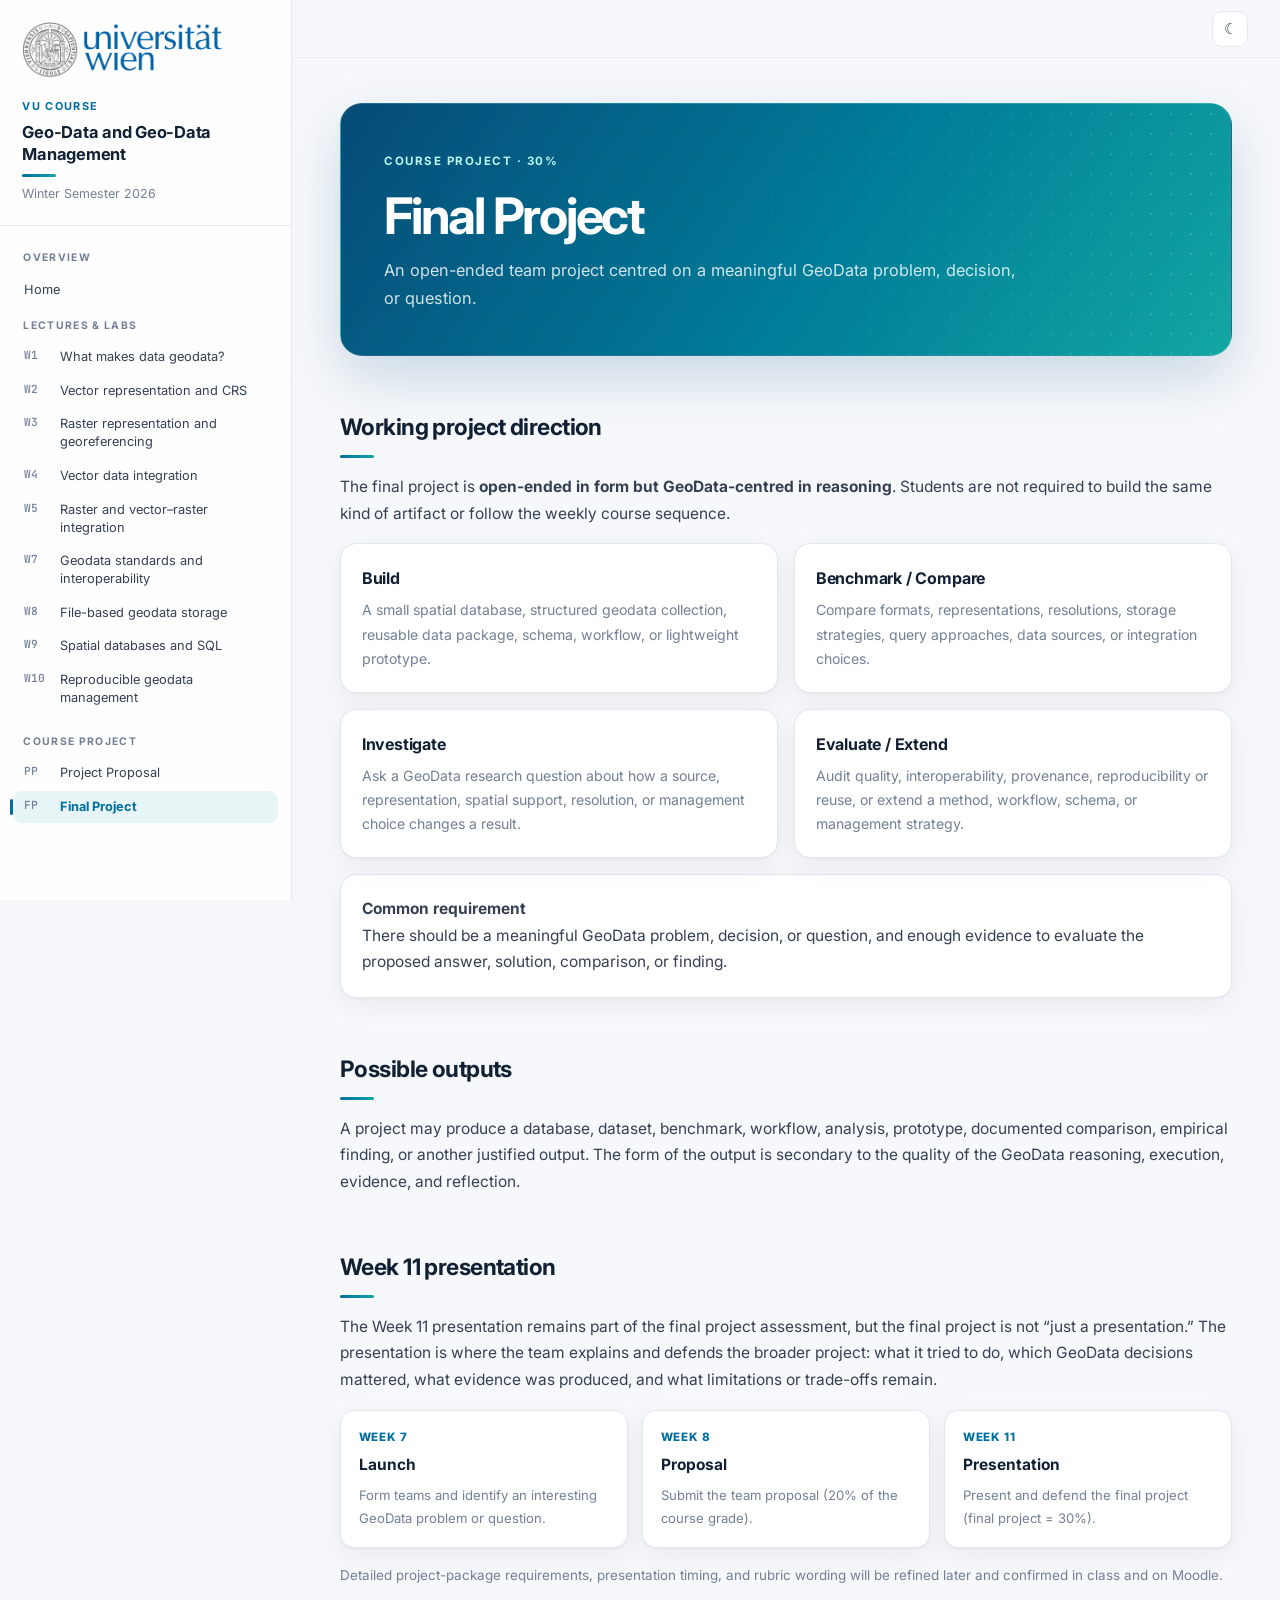
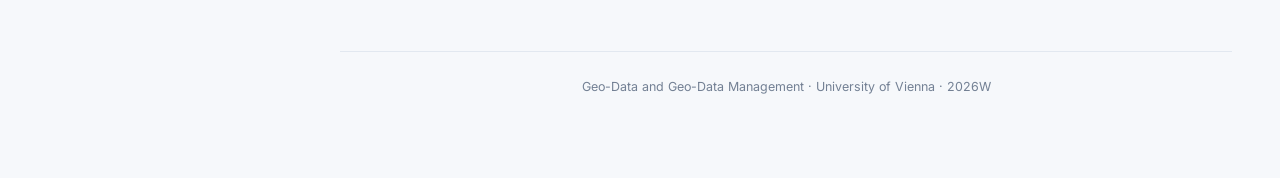
==== final-project.html @ aa5b31cc "Sync GeoData course website from Drive and align with GIR layout" ====
<!doctype html><html lang="en"><head><meta charset="utf-8"><meta name="viewport" content="width=device-width,initial-scale=1"><meta name="description" content="Final Project · Geo-Data and Geo-Data Management · University of Vienna"><title>Final Project · Geo-Data 2026W</title><link rel="stylesheet" href="style.css"></head><body data-page="final-project"><aside class="sidebar" id="sidebar"><div class="sidebar-header"><img src="img/uni_logo.png" alt="University of Vienna" class="sidebar-logo"><div class="eyebrow">VU Course</div><h2>Geo-Data and Geo-Data Management</h2><div class="semester">Winter Semester 2026</div></div><nav><div class="nav-title">Overview</div><a class="nav-home" href="index.html">Home</a><div class="nav-title">Lectures &amp; Labs</div><div class="week-nav" id="weekNav"></div></nav></aside><div class="backdrop" id="backdrop"></div><main class="main"><div class="topbar"><button class="icon-btn menu-toggle" id="menuToggle">☰</button><button class="icon-btn" id="themeToggle">☾</button></div><div class="content"><header class="hero"><div class="eyebrow">Course Project · 30%</div><h1>Final Project</h1><p>An open-ended team project centred on a meaningful GeoData problem, decision, or question.</p></header><h2>Working project direction</h2><p>The final project is <strong>open-ended in form but GeoData-centred in reasoning</strong>. Students are not required to build the same kind of artifact or follow the weekly course sequence.</p><div class="card-grid"><article class="card"><h3>Build</h3><p>A small spatial database, structured geodata collection, reusable data package, schema, workflow, or lightweight prototype.</p></article><article class="card"><h3>Benchmark / Compare</h3><p>Compare formats, representations, resolutions, storage strategies, query approaches, data sources, or integration choices.</p></article><article class="card"><h3>Investigate</h3><p>Ask a GeoData research question about how a source, representation, spatial support, resolution, or management choice changes a result.</p></article><article class="card"><h3>Evaluate / Extend</h3><p>Audit quality, interoperability, provenance, reproducibility or reuse, or extend a method, workflow, schema, or management strategy.</p></article></div><div class="callout"><strong>Common requirement</strong><br>There should be a meaningful GeoData problem, decision, or question, and enough evidence to evaluate the proposed answer, solution, comparison, or finding.</div><h2>Possible outputs</h2><p>A project may produce a database, dataset, benchmark, workflow, analysis, prototype, documented comparison, empirical finding, or another justified output. The form of the output is secondary to the quality of the GeoData reasoning, execution, evidence, and reflection.</p><h2>Week 11 presentation</h2><p>The Week 11 presentation remains part of the final project assessment, but the final project is not “just a presentation.” The presentation is where the team explains and defends the broader project: what it tried to do, which GeoData decisions mattered, what evidence was produced, and what limitations or trade-offs remain.</p><div class="final-project-timeline"><div class="timeline-card"><span>Week 7</span><strong>Launch</strong><p>Form teams and identify an interesting GeoData problem or question.</p></div><div class="timeline-card"><span>Week 8</span><strong>Proposal</strong><p>Submit the team proposal (20% of the course grade).</p></div><div class="timeline-card"><span>Week 11</span><strong>Presentation</strong><p>Present and defend the final project (final project = 30%).</p></div></div><p class="muted">Detailed project-package requirements, presentation timing, and rubric wording will be refined later and confirmed in class and on Moodle.</p><footer class="footer">Geo-Data and Geo-Data Management · University of Vienna · 2026W</footer></div></main><script src="script.js"></script></body></html>
---- style.css ----
@import url('https://fonts.googleapis.com/css2?family=Inter:wght@400;500;600;700&family=JetBrains+Mono:wght@400;500&display=swap');
*,*::before,*::after{box-sizing:border-box}:root{--bg:#f6f8fb;--surface:#fff;--panel:#f1f5f9;--text:#354052;--muted:#738094;--heading:#112033;--border:#e2e8f0;--accent:#006f9e;--accent2:#16a3a7;--soft:#e7f5f7;--sidebar:292px;--shadow:0 1px 2px rgba(15,23,42,.04),0 8px 28px rgba(15,23,42,.06);--radius:16px}
[data-theme="dark"]{--bg:#09111f;--surface:#0f1b2d;--panel:#121f33;--text:#cbd5e1;--muted:#94a3b8;--heading:#f8fafc;--border:#263449;--accent:#67b7e3;--accent2:#45d2dd;--soft:#12314a;--shadow:0 1px 3px rgba(0,0,0,.35)}
html{scroll-behavior:smooth}body{margin:0;min-height:100vh;background:var(--bg);color:var(--text);font:15.5px/1.72 Inter,system-ui,sans-serif;-webkit-font-smoothing:antialiased}a{color:var(--accent);text-decoration:none}a:hover{text-decoration:underline}p{margin:0 0 1rem}ul,ol{padding-left:1.35rem}li{margin:.25rem 0}code{padding:.15rem .4rem;border-radius:5px;background:var(--panel);font-family:'JetBrains Mono',monospace;font-size:.86em}
.sidebar{position:fixed;inset:0 auto 0 0;z-index:20;width:var(--sidebar);overflow-y:auto;padding:1.4rem 0;background:color-mix(in srgb,var(--surface) 94%,var(--soft));border-right:1px solid var(--border);transition:transform .25s ease}.sidebar-header{padding:0 1.4rem 1.3rem;border-bottom:1px solid var(--border)}.sidebar-logo{display:block;max-width:200px;max-height:60px;object-fit:contain;margin-bottom:1.15rem}.eyebrow{color:var(--accent);font-size:.68rem;font-weight:700;letter-spacing:.12em;text-transform:uppercase}.sidebar h2{margin:.35rem 0;color:var(--heading);font-size:1.03rem;line-height:1.35;letter-spacing:-.015em}.semester{color:var(--muted);font-size:.78rem}nav{padding:.9rem .8rem}.nav-title{padding:.55rem .65rem .3rem;color:var(--muted);font-size:.65rem;font-weight:700;letter-spacing:.13em;text-transform:uppercase}.nav-home,.week-nav a{position:relative;display:flex;gap:.55rem;margin:2px 0;padding:.43rem .72rem;border-radius:9px;color:var(--text);font-size:.8rem;line-height:1.4;transition:.18s}.week-nav a span{min-width:1.7rem;color:var(--muted);font:500 .7rem 'JetBrains Mono',monospace}.nav-home:hover,.week-nav a:hover{background:var(--panel);text-decoration:none;transform:translateX(2px)}.nav-home.active,.week-nav a.active{background:var(--soft);color:var(--accent);font-weight:700}.nav-home.active::before,.week-nav a.active::before{position:absolute;left:-3px;top:25%;width:3px;height:50%;border-radius:2px;background:var(--accent);content:''}
.main{min-width:0;margin-left:var(--sidebar)}.topbar{position:sticky;top:0;z-index:10;display:flex;align-items:center;justify-content:flex-end;gap:.6rem;height:58px;padding:.55rem 2rem;border-bottom:1px solid color-mix(in srgb,var(--border) 75%,transparent);background:color-mix(in srgb,var(--bg) 82%,transparent);backdrop-filter:blur(16px)}.topbar-label{margin-right:auto;color:var(--muted);font-size:.76rem;font-weight:650;letter-spacing:.04em}.icon-btn{display:grid;min-width:36px;height:36px;place-items:center;padding:0 .65rem;border:1px solid var(--border);border-radius:10px;background:var(--surface);color:var(--text);cursor:pointer;font-size:.95rem;transition:.18s}.icon-btn:hover{transform:translateY(-1px);border-color:var(--accent)}.menu-toggle{display:none}.content{max-width:1000px;margin:0 auto;padding:2.8rem 3rem 5rem}
.hero{position:relative;overflow:hidden;padding:2.7rem;margin-bottom:1.3rem;border:1px solid rgba(255,255,255,.12);border-radius:22px;background:linear-gradient(125deg,#064b78 0%,#007f99 58%,#13a6a2 100%);box-shadow:0 22px 55px rgba(0,79,120,.18);color:#fff}.hero::after{position:absolute;inset:0;background-image:radial-gradient(rgba(255,255,255,.15) 1px,transparent 1px);background-size:20px 20px;mask-image:linear-gradient(to left,#000,transparent 65%);content:'';pointer-events:none}.hero-copy{position:relative;z-index:2;width:min(640px,73%)}.hero-eyebrow,.hero .eyebrow{display:inline-block;margin-bottom:1.1rem;color:#baf6ef;font-size:.72rem;font-weight:700;letter-spacing:.13em;text-transform:uppercase}.hero h1{position:relative;z-index:2;margin:0 0 .75rem;color:#fff;font-size:clamp(2rem,4.2vw,3.15rem);line-height:1.08;letter-spacing:-.045em}.hero p{position:relative;z-index:2;max-width:650px;margin:0;color:rgba(255,255,255,.82);font-size:1.02rem}.hero-actions{display:flex;flex-wrap:wrap;gap:.7rem;margin-top:1.6rem}.button{display:inline-flex;padding:.62rem .95rem;border:1px solid transparent;border-radius:10px;font-size:.8rem;font-weight:700;transition:.18s}.button:hover{transform:translateY(-1px);text-decoration:none}.button-light{background:#fff;color:#075477;box-shadow:0 8px 20px rgba(0,0,0,.1)}.button-ghost{border-color:rgba(255,255,255,.3);color:#fff;background:rgba(255,255,255,.08)}
.hero-visual{position:absolute;z-index:1;right:3rem;top:50%;width:180px;height:180px;transform:translateY(-50%)}.data-layer{position:absolute;width:90px;height:56px;border:2px solid rgba(255,255,255,.65);border-radius:12px;transform:skewY(-12deg) rotate(-2deg)}.layer-one{left:38px;top:22px;background:rgba(255,255,255,.08)}.layer-two{left:28px;top:60px;background:rgba(186,246,239,.12)}.layer-three{left:18px;top:98px;background:rgba(255,255,255,.08)}.data-node{position:absolute;width:10px;height:10px;border:3px solid #baf6ef;border-radius:50%;background:#087f93}.node-one{left:58px;top:46px}.node-two{right:39px;top:82px}.node-three{left:43px;bottom:23px}
h2{margin:3.2rem 0 1rem;padding:0;color:var(--heading);font-size:1.42rem;letter-spacing:-.025em}h2::after{display:block;width:34px;height:3px;margin-top:.55rem;border-radius:3px;background:linear-gradient(90deg,var(--accent),var(--accent2));content:''}h3{margin:0 0 .35rem;color:var(--heading);font-size:1rem;letter-spacing:-.012em}.quick-facts{display:grid;grid-template-columns:repeat(4,1fr);gap:.75rem;margin:1rem 0 2rem}.fact{padding:.9rem 1rem;border:1px solid var(--border);border-radius:12px;background:var(--surface);box-shadow:0 1px 2px rgba(15,23,42,.03)}.fact strong{display:block;color:var(--heading);font-size:.75rem;letter-spacing:.05em;text-transform:uppercase}.fact span{font-size:.88rem}
.card-grid{display:grid;grid-template-columns:repeat(2,minmax(0,1fr));gap:1rem;margin:1rem 0}.card,.instructor-card,.meta-card,.callout{padding:1.3rem;border:1px solid var(--border);border-radius:var(--radius);background:var(--surface);box-shadow:var(--shadow)}.card{transition:.2s}.card:hover{transform:translateY(-2px);border-color:color-mix(in srgb,var(--accent) 35%,var(--border));box-shadow:0 14px 34px rgba(15,23,42,.09)}.card p,.instructor-card p{margin:0;color:var(--muted);font-size:.88rem}.instructor-card{display:flex;align-items:center;gap:1.2rem}.instructor-card img{width:86px;height:86px;border-radius:50%;object-fit:cover;border:3px solid var(--soft)}
.schedule-wrap{overflow-x:auto;border:1px solid var(--border);border-radius:var(--radius);background:var(--surface);box-shadow:var(--shadow)}table{width:100%;border-collapse:collapse;font-size:.86rem}th,td{padding:.72rem .8rem;border-bottom:1px solid var(--border);text-align:left;vertical-align:top}th{background:var(--panel);color:var(--heading);font-size:.7rem;letter-spacing:.06em;text-transform:uppercase}tbody tr:not(.phase){transition:background .16s}tbody tr:not(.phase):hover{background:color-mix(in srgb,var(--soft) 40%,var(--surface))}.phase td{background:var(--soft);color:var(--accent);font-size:.73rem;font-weight:700;letter-spacing:.06em;text-transform:uppercase}.tag{display:inline-block;padding:.18rem .55rem;border-radius:999px;background:var(--soft);color:var(--accent);font-size:.7rem;font-weight:700}.exam-phase td{border-bottom:1px solid #d7d4ee;background:#f0eff9;color:#55518a}.exam-row{background:color-mix(in srgb,#f7f6fc 90%,var(--surface));box-shadow:inset 0 1px 0 #ebe9f7,inset 0 -1px 0 #ebe9f7}.exam-row td:first-child{border-left:5px solid #6b68a6;color:#55518a;font-weight:800}.exam-row td{padding-top:.9rem;padding-bottom:.9rem;border-bottom-color:#dddaf0}.exam-row a strong{color:#504d83;font-size:.92rem}.tag-exam{border:1px solid #ccc8e8;background:#e7e5f5;color:#504d83;letter-spacing:.06em;text-transform:uppercase}
.grading-bar{display:flex;height:14px;margin:1.2rem 0 1rem;overflow:hidden;border:3px solid var(--surface);border-radius:999px;background:var(--panel);box-shadow:0 2px 10px rgba(15,23,42,.1)}.grading-bar span{height:100%}.bar-participation{width:10%;background:#38a88b}.bar-project{width:20%;background:#76b9d3}.bar-midterm{width:40%;background:#347fa5}.bar-final{width:30%;background:#205477}.assessment-grid{display:grid;grid-template-columns:repeat(4,1fr);gap:.75rem;margin-bottom:2rem}.grade-card{position:relative;overflow:hidden;min-height:132px;padding:1.05rem;border:1px solid var(--border);border-radius:13px;background:var(--surface);box-shadow:var(--shadow)}.grade-card::before{position:absolute;inset:0 0 auto;height:4px;content:''}.grade-label{display:block;margin:.15rem 0 .35rem;color:var(--heading);font-size:.78rem;font-weight:700}.grade-card strong{display:block;margin-bottom:.25rem;font-size:1.55rem}.grade-card p{margin:0;color:var(--muted);font-size:.76rem;line-height:1.45}.participation-card::before{background:#38a88b}.participation-card strong{color:#28856f}.project-card::before{background:#76b9d3}.project-card strong{color:#3d8fac}.midterm-card::before{background:#347fa5}.midterm-card strong{color:#347fa5}.final-card::before{background:#205477}.final-card strong{color:#205477}.grading-note,.muted{color:var(--muted);font-size:.84rem}
.tool-grid{display:grid;grid-template-columns:repeat(2,minmax(0,240px));gap:.9rem;margin:1rem 0}.tool-card{display:flex;align-items:center;gap:1rem;padding:1.05rem 1.15rem;border:1px solid var(--border);border-radius:14px;background:var(--surface);box-shadow:var(--shadow)}.tool-icon{flex:0 0 48px;width:48px;height:48px}.python-icon path:first-of-type{fill:#3776ab}.python-icon path:last-of-type{fill:#ffd343}.python-icon circle:first-of-type{fill:#fff}.python-icon circle:last-of-type{fill:#5b4b00}.jupyter-icon circle:first-of-type{fill:none;stroke:#f37626;stroke-width:5;stroke-dasharray:78 35;transform:rotate(-18deg);transform-origin:center}.jupyter-icon circle:not(:first-of-type){fill:#6b7280}.tool-card div{display:grid}.tool-card strong{color:var(--heading)}.tool-card span{color:var(--muted);font-size:.75rem}
.core-question{padding:1rem 1.2rem;margin:1rem 0 2rem;border:1px solid color-mix(in srgb,var(--accent) 20%,var(--border));border-left:4px solid var(--accent);border-radius:0 var(--radius) var(--radius) 0;background:color-mix(in srgb,var(--soft) 70%,var(--surface))}.meta-grid{display:grid;grid-template-columns:repeat(3,1fr);gap:1rem;margin:1rem 0}.meta-card strong{display:block;color:var(--muted);font-size:.72rem;letter-spacing:.05em;text-transform:uppercase}.callout{margin:1rem 0}.resource{display:inline-block;margin:.2rem .3rem .2rem 0;padding:.5rem .75rem;border:1px dashed var(--border);border-radius:8px;color:var(--muted);font-size:.82rem}.footer{margin-top:4rem;padding-top:1.5rem;border-top:1px solid var(--border);color:var(--muted);text-align:center;font-size:.78rem}.backdrop{display:none}
[data-theme="dark"] .exam-phase td{border-color:#46446c;background:#25243d;color:#b9b5e5}[data-theme="dark"] .exam-row{background:color-mix(in srgb,#211f37 80%,var(--surface));box-shadow:inset 0 1px 0 #3b395c,inset 0 -1px 0 #3b395c}[data-theme="dark"] .exam-row td{border-bottom-color:#454269}[data-theme="dark"] .exam-row a strong,[data-theme="dark"] .exam-row td:first-child{color:#c0bce8}[data-theme="dark"] .tag-exam{border-color:#55517e;background:#32304e;color:#cbc7ef}
@media(max-width:800px){.sidebar{transform:translateX(-100%)}.sidebar.open{transform:none}.main{margin-left:0}.menu-toggle{display:grid;margin-right:auto}.topbar-label{display:none}.content{padding:1.4rem 1rem 3rem}.hero{padding:1.8rem;border-radius:16px}.hero-copy{width:100%}.hero-visual{display:none}.quick-facts,.assessment-grid{grid-template-columns:repeat(2,1fr)}.card-grid,.meta-grid{grid-template-columns:1fr}.tool-grid{grid-template-columns:repeat(2,1fr)}.backdrop.show{display:block;position:fixed;inset:0;z-index:15;background:rgba(0,0,0,.5)}}
@media(max-width:430px){.quick-facts,.assessment-grid,.tool-grid{grid-template-columns:1fr}}
/* Course project navigation and cards */
.nav-project-title{margin-top:.65rem}.final-project-timeline{display:grid;grid-template-columns:repeat(3,1fr);gap:.9rem;margin:1rem 0}.timeline-card{padding:1.1rem;border:1px solid var(--border);border-radius:14px;background:var(--surface);box-shadow:var(--shadow)}.timeline-card span{display:block;margin-bottom:.25rem;color:var(--accent);font-size:.72rem;font-weight:800;letter-spacing:.06em;text-transform:uppercase}.timeline-card strong{display:block;margin-bottom:.35rem;color:var(--heading)}.timeline-card p{margin:0;color:var(--muted);font-size:.82rem}.schedule-wrap td a{color:var(--text);text-decoration:none}.schedule-wrap td a:hover{color:var(--accent)}@media(max-width:800px){.final-project-timeline{grid-template-columns:1fr}}
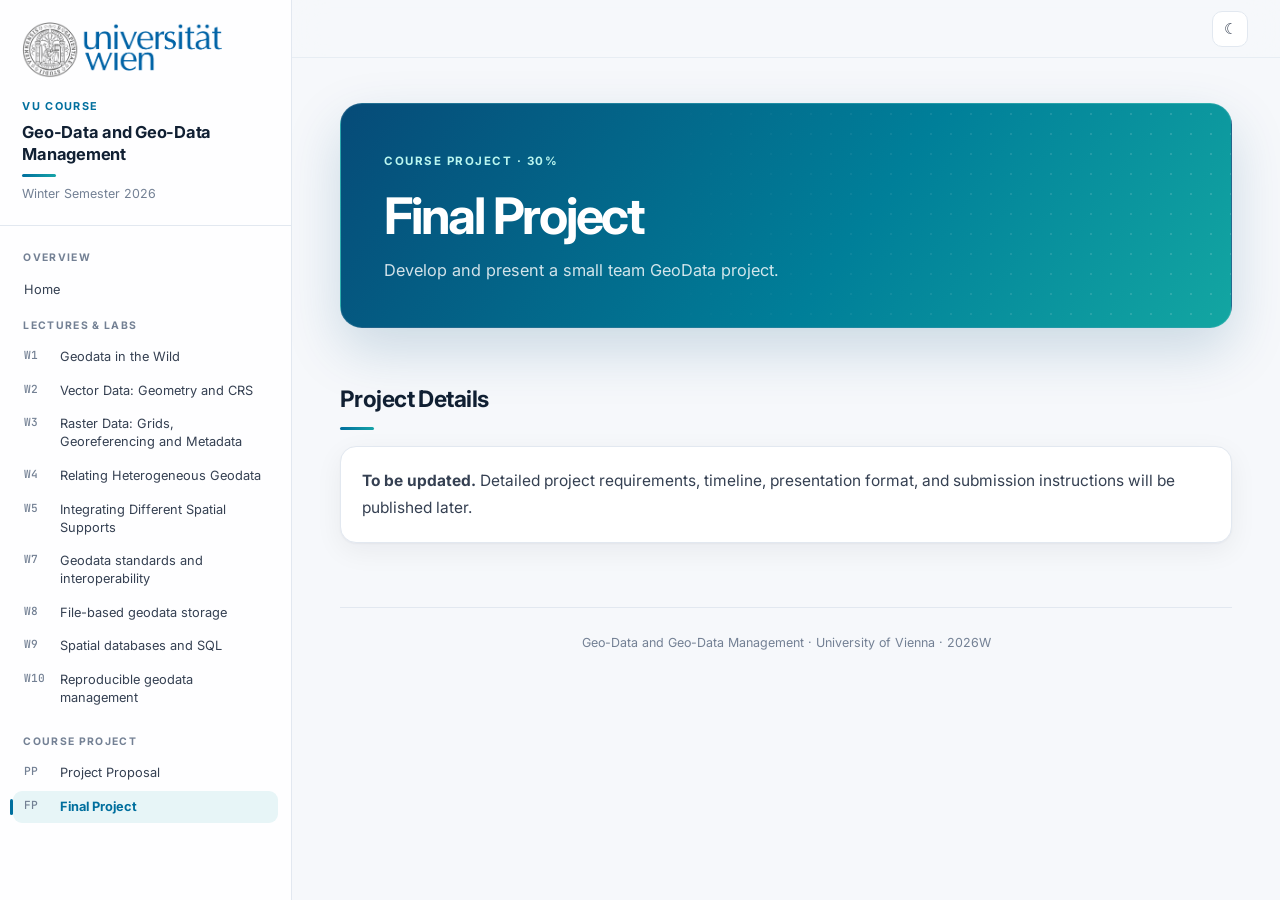
==== commit 9b2c6a1d: "Simplify final project page to placeholder" ====
--- a/final-project.html
+++ b/final-project.html
@@ -1 +1,6 @@
-<!doctype html><html lang="en"><head><meta charset="utf-8"><meta name="viewport" content="width=device-width,initial-scale=1"><meta name="description" content="Final Project · Geo-Data and Geo-Data Management · University of Vienna"><title>Final Project · Geo-Data 2026W</title><link rel="stylesheet" href="style.css"></head><body data-page="final-project"><aside class="sidebar" id="sidebar"><div class="sidebar-header"><img src="img/uni_logo.png" alt="University of Vienna" class="sidebar-logo"><div class="eyebrow">VU Course</div><h2>Geo-Data and Geo-Data Management</h2><div class="semester">Winter Semester 2026</div></div><nav><div class="nav-title">Overview</div><a class="nav-home" href="index.html">Home</a><div class="nav-title">Lectures &amp; Labs</div><div class="week-nav" id="weekNav"></div></nav></aside><div class="backdrop" id="backdrop"></div><main class="main"><div class="topbar"><button class="icon-btn menu-toggle" id="menuToggle">☰</button><button class="icon-btn" id="themeToggle">☾</button></div><div class="content"><header class="hero"><div class="eyebrow">Course Project · 30%</div><h1>Final Project</h1><p>An open-ended team project centred on a meaningful GeoData problem, decision, or question.</p></header><h2>Working project direction</h2><p>The final project is <strong>open-ended in form but GeoData-centred in reasoning</strong>. Students are not required to build the same kind of artifact or follow the weekly course sequence.</p><div class="card-grid"><article class="card"><h3>Build</h3><p>A small spatial database, structured geodata collection, reusable data package, schema, workflow, or lightweight prototype.</p></article><article class="card"><h3>Benchmark / Compare</h3><p>Compare formats, representations, resolutions, storage strategies, query approaches, data sources, or integration choices.</p></article><article class="card"><h3>Investigate</h3><p>Ask a GeoData research question about how a source, representation, spatial support, resolution, or management choice changes a result.</p></article><article class="card"><h3>Evaluate / Extend</h3><p>Audit quality, interoperability, provenance, reproducibility or reuse, or extend a method, workflow, schema, or management strategy.</p></article></div><div class="callout"><strong>Common requirement</strong><br>There should be a meaningful GeoData problem, decision, or question, and enough evidence to evaluate the proposed answer, solution, comparison, or finding.</div><h2>Possible outputs</h2><p>A project may produce a database, dataset, benchmark, workflow, analysis, prototype, documented comparison, empirical finding, or another justified output. The form of the output is secondary to the quality of the GeoData reasoning, execution, evidence, and reflection.</p><h2>Week 11 presentation</h2><p>The Week 11 presentation remains part of the final project assessment, but the final project is not “just a presentation.” The presentation is where the team explains and defends the broader project: what it tried to do, which GeoData decisions mattered, what evidence was produced, and what limitations or trade-offs remain.</p><div class="final-project-timeline"><div class="timeline-card"><span>Week 7</span><strong>Launch</strong><p>Form teams and identify an interesting GeoData problem or question.</p></div><div class="timeline-card"><span>Week 8</span><strong>Proposal</strong><p>Submit the team proposal (20% of the course grade).</p></div><div class="timeline-card"><span>Week 11</span><strong>Presentation</strong><p>Present and defend the final project (final project = 30%).</p></div></div><p class="muted">Detailed project-package requirements, presentation timing, and rubric wording will be refined later and confirmed in class and on Moodle.</p><footer class="footer">Geo-Data and Geo-Data Management · University of Vienna · 2026W</footer></div></main><script src="script.js"></script></body></html>+<!doctype html><html lang="en"><head><meta charset="utf-8"><meta name="viewport" content="width=device-width,initial-scale=1"><meta name="description" content="Final Project · Geo-Data and Geo-Data Management · University of Vienna"><title>Final Project · Geo-Data 2026W</title><link rel="stylesheet" href="style.css"></head><body data-page="final-project"><aside class="sidebar" id="sidebar"><div class="sidebar-header"><img src="img/uni_logo.png" alt="University of Vienna" class="sidebar-logo"><div class="eyebrow">VU Course</div><h2>Geo-Data and Geo-Data Management</h2><div class="semester">Winter Semester 2026</div></div><nav><div class="nav-title">Overview</div><a class="nav-home" href="index.html">Home</a><div class="nav-title">Lectures &amp; Labs</div><div class="week-nav" id="weekNav"></div></nav></aside><div class="backdrop" id="backdrop"></div><main class="main"><div class="topbar"><button class="icon-btn menu-toggle" id="menuToggle">☰</button><button class="icon-btn" id="themeToggle">☾</button></div><div class="content"><header class="hero"><span class="eyebrow">Course Project · 30%</span><h1>Final Project</h1><p>Develop and present a small team GeoData project.</p></header>
+
+<h2>Project Details</h2>
+<div class="callout"><strong>To be updated.</strong> Detailed project requirements, timeline, presentation format, and submission instructions will be published later.</div>
+
+<footer class="footer">Geo-Data and Geo-Data Management · University of Vienna · 2026W</footer></div></main><script src="script.js"></script></body></html>
--- a/style.css
+++ b/style.css
@@ -17,3 +17,25 @@
 @media(max-width:430px){.quick-facts,.assessment-grid,.tool-grid{grid-template-columns:1fr}}
 /* Course project navigation and cards */
 .nav-project-title{margin-top:.65rem}.final-project-timeline{display:grid;grid-template-columns:repeat(3,1fr);gap:.9rem;margin:1rem 0}.timeline-card{padding:1.1rem;border:1px solid var(--border);border-radius:14px;background:var(--surface);box-shadow:var(--shadow)}.timeline-card span{display:block;margin-bottom:.25rem;color:var(--accent);font-size:.72rem;font-weight:800;letter-spacing:.06em;text-transform:uppercase}.timeline-card strong{display:block;margin-bottom:.35rem;color:var(--heading)}.timeline-card p{margin:0;color:var(--muted);font-size:.82rem}.schedule-wrap td a{color:var(--text);text-decoration:none}.schedule-wrap td a:hover{color:var(--accent)}@media(max-width:800px){.final-project-timeline{grid-template-columns:1fr}}
+
+
+/* Homepage schedule — aligned with the GIR course site */
+.quick-facts{grid-template-columns:repeat(3,1fr)}
+.schedule-gir{width:100%;max-width:none}
+.schedule-gir table{width:100%;table-layout:fixed;font-size:.92rem}
+.schedule-gir th,.schedule-gir td{padding:.68rem .85rem}
+.schedule-gir th:nth-child(1),.schedule-gir td:nth-child(1){width:18%}
+.schedule-gir th:nth-child(2),.schedule-gir td:nth-child(2){width:16%}
+.schedule-gir th:nth-child(3),.schedule-gir td:nth-child(3){width:66%}
+.schedule-gir tbody tr:nth-child(even){background:var(--panel)}
+.schedule-gir tbody tr:nth-child(odd){background:var(--surface)}
+.schedule-gir tbody tr:hover{background:color-mix(in srgb,var(--soft) 50%,var(--surface))}
+.schedule-gir td a{color:var(--text);text-decoration:none}
+.schedule-gir td a:hover{color:var(--accent);text-decoration:none}
+.schedule-gir .schedule-highlight td{color:var(--accent);font-weight:800}
+.schedule-gir .schedule-highlight a{color:var(--accent);font-weight:800}
+.schedule-accent{color:var(--accent);font-weight:800}
+.no-makeup{margin:.55rem .2rem 0;text-align:right;color:#c51f1f;font-size:1rem;font-style:italic}
+[data-theme="dark"] .no-makeup{color:#ff7a7a}
+@media(max-width:800px){.quick-facts{grid-template-columns:repeat(3,1fr)}}
+@media(max-width:560px){.quick-facts{grid-template-columns:1fr}.schedule-gir table{table-layout:auto}.schedule-gir th:nth-child(1),.schedule-gir td:nth-child(1),.schedule-gir th:nth-child(2),.schedule-gir td:nth-child(2),.schedule-gir th:nth-child(3),.schedule-gir td:nth-child(3){width:auto}}
